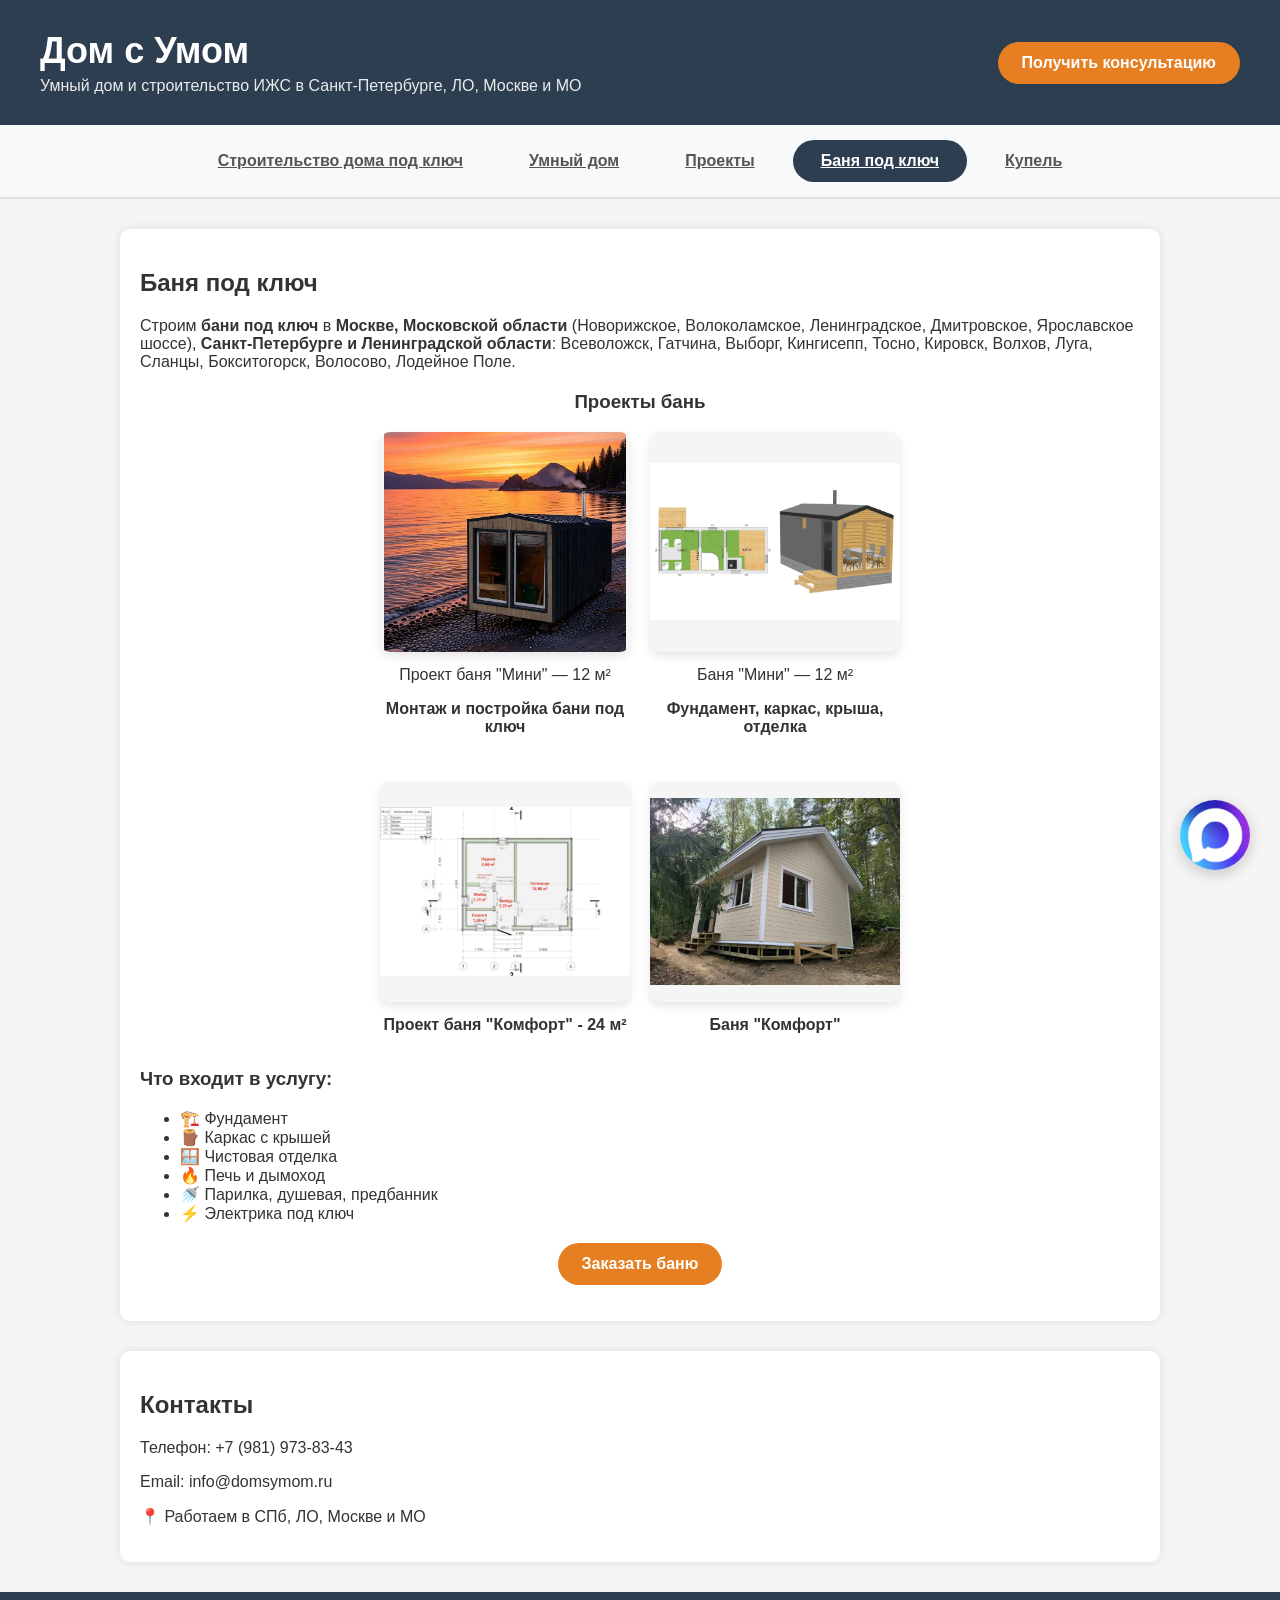
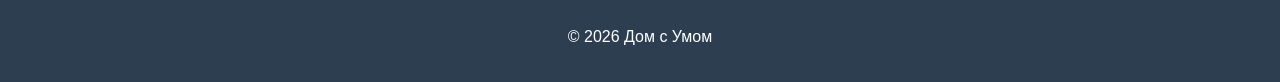
==== bathhouse.html @ 59499f72 "вкладка бани" ====
<!DOCTYPE html>
<html lang="ru">
<head>
    <meta charset="UTF-8">
    <meta name="viewport" content="width=device-width, initial-scale=1.0">
    <title>Строительство бань под ключ в СПб, ЛО, Москве и МО | Дом с Умом</title>
    
    <meta name="description" content="Строительство бань под ключ в Санкт-Петербурге, Ленинградской области, Москве и Московской области. Фундамент, каркас, крыша, отделка, печь. Гарантия до 5 лет.">
    <meta name="keywords" content="баня под ключ, строительство бани, баня спб, баня ленобласть, баня Москва, баня Московская область, Новорижское шоссе, Волоколамское шоссе, Ленинградское шоссе, Дмитровское шоссе, Ярославское шоссе, построить баню, баня всеволожск, баня гатчина, баня выборг">
    <meta name="author" content="Дом с Умом">
    <meta name="robots" content="index, follow">
    <meta name="yandex" content="noyaca">
    <meta name="geo.placename" content="Санкт-Петербург, Ленинградская область, Москва, Московская область">
    <meta name="geo.region" content="RU-SPE, RU-MOS, RU-LEN">
    
    <link rel="canonical" href="https://domsymom.ru/bathhouse.html">
    <link rel="stylesheet" href="style.css">
    <link rel="icon" type="image/png" sizes="64x64" href="favicon.png">
    <link rel="shortcut icon" href="favicon.png">
    <meta name="yandex-verification" content="fd512a4470434a31" />
</head>
<body>
    <header>
        <div class="header-container">
            <div class="header-left">
                <h1>Дом с Умом</h1>
                <p>Умный дом и строительство ИЖС в Санкт-Петербурге, ЛО, Москве и МО</p>
            </div>
            <div class="header-right">
                <button id="consultBtn" class="consult-button">Получить консультацию</button>
            </div>
        </div>
    </header>

    <nav class="tabs-menu">
        <a href="index.html" class="tab-button">Строительство дома под ключ</a>
        <a href="smart.html" class="tab-button">Умный дом</a>
        <a href="projects.html" class="tab-button">Проекты</a>
        <a href="bathhouse.html" class="tab-button active">Баня под ключ</a>
        <a href="kupel.html" class="tab-button">Купель</a>
    </nav>

    <section>
        <h2>Баня под ключ</h2>
        
        <p>Строим <strong>бани под ключ</strong> в <strong>Москве, Московской области</strong> (Новорижское, Волоколамское, Ленинградское, Дмитровское, Ярославское шоссе), <strong>Санкт-Петербурге и Ленинградской области</strong>: Всеволожск, Гатчина, Выборг, Кингисепп, Тосно, Кировск, Волхов, Луга, Сланцы, Бокситогорск, Волосово, Лодейное Поле.</p>
        
        <h3 style="margin-top: 20px; text-align: center;">Проекты бань</h3>
        <div class="projects-gallery">
            <div class="project-item">
                <img src="assets/banya.jpeg" alt="МИНИ Баня с Умом">
                <p>Проект баня "Мини" — 12 м²</p>
                <p><strong>Монтаж и постройка бани под ключ</strong></p>
            </div>
            <div class="project-item">
                <img src="assets/minibanya1.jpg" alt="Проект МИНИ Баня с Умом">
                <p>Баня "Мини" — 12 м²</p>
                <p><strong>Фундамент, каркас, крыша, отделка</strong></p>
            </div>
        </div>

        <!-- Второй ряд: баня Комфорт -->
        <div class="projects-gallery" style="margin-top: 30px;">
            <div class="project-item">
                <img src="assets/banyakomfort.jpg" alt="Проект баня Комфорт">
                <p><strong>Проект баня "Комфорт" - 24 м²</strong></p>
            </div>
            <div class="project-item">
                <img src="assets/banyakomfort1.jpg" alt="Баня "Комфорт" - 24 м²">
                <p><strong>Баня "Комфорт"</strong></p>
            </div>
        </div>
        
        <h3>Что входит в услугу:</h3>
        <ul>
            <li>🏗️ Фундамент</li>
            <li>🪵 Каркас с крышей</li>
            <li>🪟 Чистовая отделка</li>
            <li>🔥 Печь и дымоход</li>
            <li>🚿 Парилка, душевая, предбанник</li>
            <li>⚡ Электрика под ключ</li>
        </ul>
        
        <p style="text-align: center; margin-top: 20px;">
            <button id="consultBtnBanya" class="consult-button">Заказать баню</button>
        </p>
    </section>

    <section>
        <h2>Контакты</h2>
        <p>Телефон: +7 (981) 973-83-43</p>
        <p>Email: info@domsymom.ru</p>
        <p>📍 Работаем в СПб, ЛО, Москве и МО</p>
    </section>

    <footer><p>© 2026 Дом с Умом</p></footer>

    <div id="modal" class="modal">
        <div class="modal-content">
            <span class="close">&times;</span>
            <h2>Оставьте заявку</h2>
            <form id="consultForm" action="https://formsubmit.co/baunvv@yandex.ru" method="POST">
                <input type="hidden" name="_subject" value="Новая заявка">
                <input type="hidden" name="_next" value="https://domsymom.ru/thanks.html">
                <label for="phone">Телефон *</label>
                <input type="tel" id="phone" name="Телефон" placeholder="+7 (XXX) XXX-XX-XX" required>
                <label for="email">Email</label>
                <input type="email" id="email" name="Email" placeholder="max@example.com">
                <label class="checkbox-label">
                    <input type="checkbox" id="consent" name="Согласие" required>
                    Я соглашаюсь на обработку персональных данных
                </label>
                <button type="submit" class="submit-button">Отправить</button>
            </form>
        </div>
    </div>

    <a href="https://max.ru/u/f9LHodD0cOIIonIVvZCTMeT8L3aNDQI403U0Le6zDh_136-O2qcVLyc-sww" target="_blank" class="messenger-button">
        <img src="assets/logomax.png" alt="MAX">
    </a>
    <script src="script.js"></script>
</body>
</html>
---- style.css ----
body {
    font-family: Arial, sans-serif;
    margin: 0;
    padding: 0;
    background-color: #f5f5f5;
    color: #333;
}

header {
    background-color: #2c3e50;
    color: white;
    padding: 30px;
}

.header-container {
    display: flex;
    justify-content: space-between;
    align-items: center;
    max-width: 1200px;
    margin: 0 auto;
    flex-wrap: wrap;
    gap: 20px;
}

.header-left h1 {
    margin: 0 0 5px 0;
    font-size: 36px;
}

.header-left p {
    margin: 0;
    font-size: 16px;
    opacity: 0.9;
}

.header-right {
    flex-shrink: 0;
}

.consult-button {
    background-color: #e67e22;
    color: white;
    border: none;
    padding: 12px 24px;
    font-size: 16px;
    font-weight: bold;
    border-radius: 30px;
    cursor: pointer;
    transition: background 0.3s;
    white-space: nowrap;
}

.consult-button:hover {
    background-color: #d35400;
}

h1 {
    margin: 0;
    font-size: 36px;
}

section {
    max-width: 1000px;
    margin: 30px auto;
    padding: 20px;
    background: white;
    border-radius: 10px;
    box-shadow: 0 0 10px rgba(0,0,0,0.1);
}

footer {
    text-align: center;
    padding: 20px;
    background-color: #2c3e50;
    color: white;
}

/* Модальное окно (всплывающее) */
.modal {
    display: none;
    position: fixed;
    z-index: 1000;
    left: 0;
    top: 0;
    width: 100%;
    height: 100%;
    background-color: rgba(0,0,0,0.5);
}

.modal-content {
    background-color: white;
    margin: 10% auto;
    padding: 30px;
    width: 90%;
    max-width: 500px;
    border-radius: 15px;
    position: relative;
    box-shadow: 0 5px 20px rgba(0,0,0,0.3);
}

/* Крестик закрытия */
.close {
    position: absolute;
    right: 20px;
    top: 10px;
    font-size: 28px;
    font-weight: bold;
    cursor: pointer;
    color: #aaa;
}

.close:hover {
    color: black;
}

/* Поля формы */
.modal-content label {
    display: block;
    margin-top: 15px;
    margin-bottom: 5px;
    font-weight: bold;
}

.modal-content input[type="tel"],
.modal-content input[type="email"] {
    width: 100%;
    padding: 10px;
    border: 1px solid #ddd;
    border-radius: 8px;
    font-size: 16px;
    box-sizing: border-box;
}

/* Чекбокс */
.checkbox-label {
    display: flex;
    align-items: center;
    gap: 10px;
    font-weight: normal !important;
    margin-top: 15px;
}

.checkbox-label input {
    width: auto !important;
}

/* Кнопка отправки */
.submit-button {
    background-color: #2c3e50;
    color: white;
    border: none;
    padding: 12px 20px;
    font-size: 16px;
    border-radius: 30px;
    cursor: pointer;
    width: 100%;
    margin-top: 20px;
    font-weight: bold;
}

.submit-button:hover {
    background-color: #1a252f;
}

/* ===== МЕНЮ С ВКЛАДКАМИ ===== */
.tabs-menu {
    display: flex;
    justify-content: center;
    gap: 10px;
    background-color: #f8f9fa;
    padding: 15px 20px;
    border-bottom: 2px solid #e0e0e0;
    flex-wrap: wrap;
}

.tab-button {
    background: transparent;
    border: none;
    padding: 12px 28px;
    font-size: 16px;
    font-weight: 600;
    color: #555;
    cursor: pointer;
    border-radius: 30px;
    transition: all 0.3s;
}

.tab-button:hover {
    background-color: #e67e22;
    color: white;
}

.tab-button.active {
    background-color: #2c3e50;
    color: white;
}

/* ===== КОНТЕНТ ВКЛАДОК ===== */
.tab-content {
    display: none;
    animation: fadeIn 0.5s;
}

.tab-content.active {
    display: block;
}

@keyframes fadeIn {
    from { opacity: 0; transform: translateY(10px); }
    to { opacity: 1; transform: translateY(0); }
}

/* Сетка внутри вкладок */
.content-grid {
    display: flex;
    gap: 40px;
    align-items: center;
    flex-wrap: wrap;
}

.text-block {
    flex: 1;
    min-width: 250px;
}

.text-block h3 {
    color: #2c3e50;
    margin-top: 20px;
}

.text-block ul {
    padding-left: 20px;
}

.image-block {
    flex: 1;
    min-width: 250px;
}

.image-block img {
    width: 100%;
    border-radius: 10px;
    box-shadow: 0 4px 10px rgba(0,0,0,0.1);
}

/* ===== ГАЛЕРЕЯ ПРОЕКТОВ ===== */
.projects-gallery {
    display: flex;
    gap: 20px;
    justify-content: center;
    flex-wrap: wrap;
}

.project-item {
    flex: 1;
    min-width: 200px;
    max-width: 250px;
    text-align: center;
}

/* МАСШТАБИРОВАНИЕ КАРТИНОК С СОХРАНЕНИЕМ ПРОПОРЦИЙ */
.project-item img {
    width: 100%;
    height: 220px;
    object-fit: contain;
    background-color: #f5f5f5;
    border-radius: 10px;
    box-shadow: 0 4px 10px rgba(0,0,0,0.1);
    transition: transform 0.3s;
}

.project-item img:hover {
    transform: scale(1.03);
}

.project-item p {
    margin-top: 10px;
    font-weight: 500;
}

/* Стили для старых картинок */
.image-block img,
.projects-gallery img {
    max-width: 100%;
}

/* Адаптация для планшетов */
@media (max-width: 768px) {
    .project-item img {
        height: 180px;
    }
}

/* Адаптация для телефонов */
@media (max-width: 480px) {
    .project-item img {
        height: 150px;
    }
}

/* ===== ФИКСИРОВАННАЯ КНОПКА МЕССЕНДЖЕРА MAX ===== */
.messenger-button {
    position: fixed;
    bottom: 30px;
    right: 30px;
    width: 70px;
    height: 70px;
    z-index: 1000;
    cursor: pointer;
    transition: transform 0.3s ease, box-shadow 0.3s ease;
    border-radius: 50%;
    box-shadow: 0 4px 15px rgba(0, 0, 0, 0.2);
}

.messenger-button img {
    width: 100%;
    height: 100%;
    border-radius: 50%;
    object-fit: cover;
}

.messenger-button:hover {
    transform: scale(1.1);
    box-shadow: 0 6px 20px rgba(0, 0, 0, 0.3);
}

/* Для мобильных устройств */
@media (max-width: 768px) {
    .messenger-button {
        width: 55px;
        height: 55px;
        bottom: 20px;
        right: 20px;
    }
}
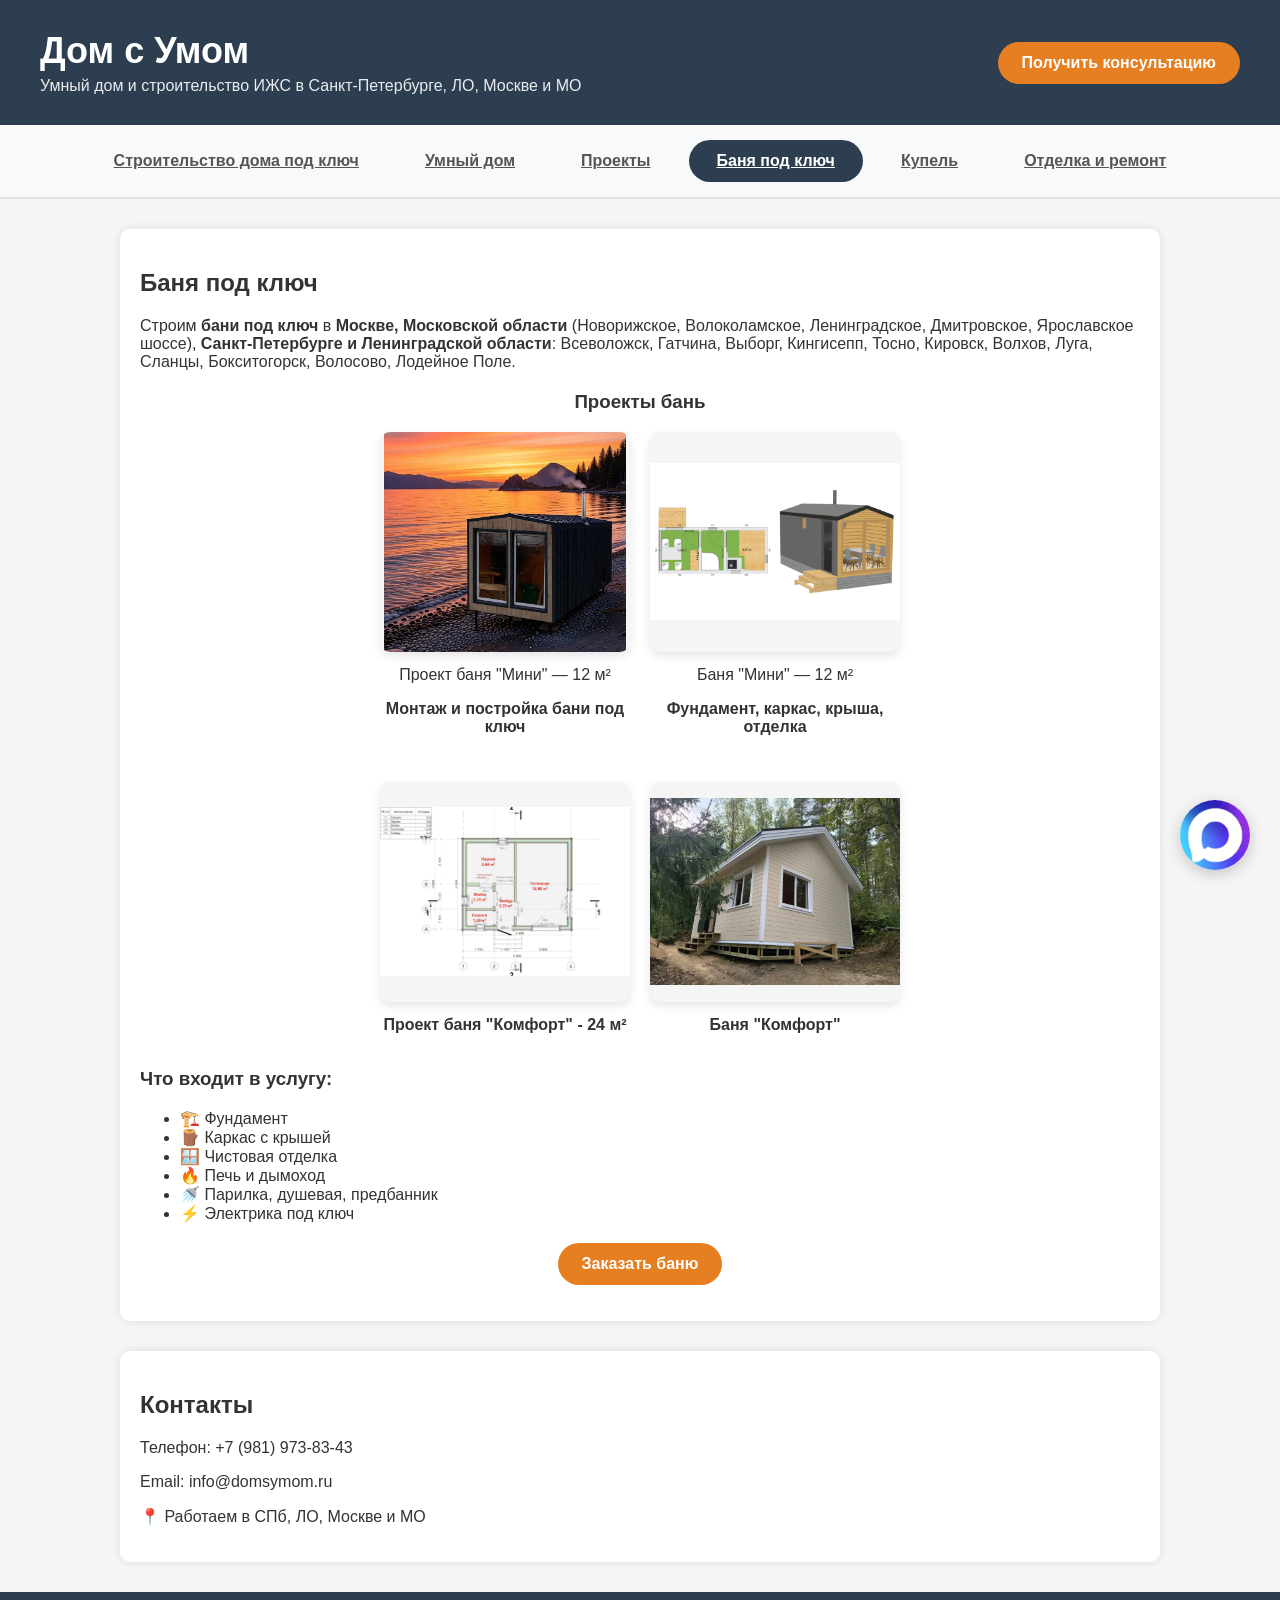
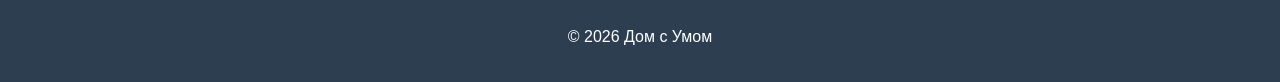
==== commit 8876c4ea: "otdelka" ====
--- a/bathhouse.html
+++ b/bathhouse.html
@@ -38,6 +38,7 @@
         <a href="projects.html" class="tab-button">Проекты</a>
         <a href="bathhouse.html" class="tab-button active">Баня под ключ</a>
         <a href="kupel.html" class="tab-button">Купель</a>
+        <a href="otdelka.html" class="tab-button">Отделка и ремонт</a>
     </nav>
 
     <section>
@@ -48,12 +49,12 @@
         <h3 style="margin-top: 20px; text-align: center;">Проекты бань</h3>
         <div class="projects-gallery">
             <div class="project-item">
-                <img src="assets/banya.jpeg" alt="МИНИ Баня с Умом">
+                <img src="assets/banya.jpeg" alt="Мини Баня с Умом">
                 <p>Проект баня "Мини" — 12 м²</p>
                 <p><strong>Монтаж и постройка бани под ключ</strong></p>
             </div>
             <div class="project-item">
-                <img src="assets/minibanya1.jpg" alt="Проект МИНИ Баня с Умом">
+                <img src="assets/minibanya1.jpg" alt="Проект Мини Баня с Умом">
                 <p>Баня "Мини" — 12 м²</p>
                 <p><strong>Фундамент, каркас, крыша, отделка</strong></p>
             </div>
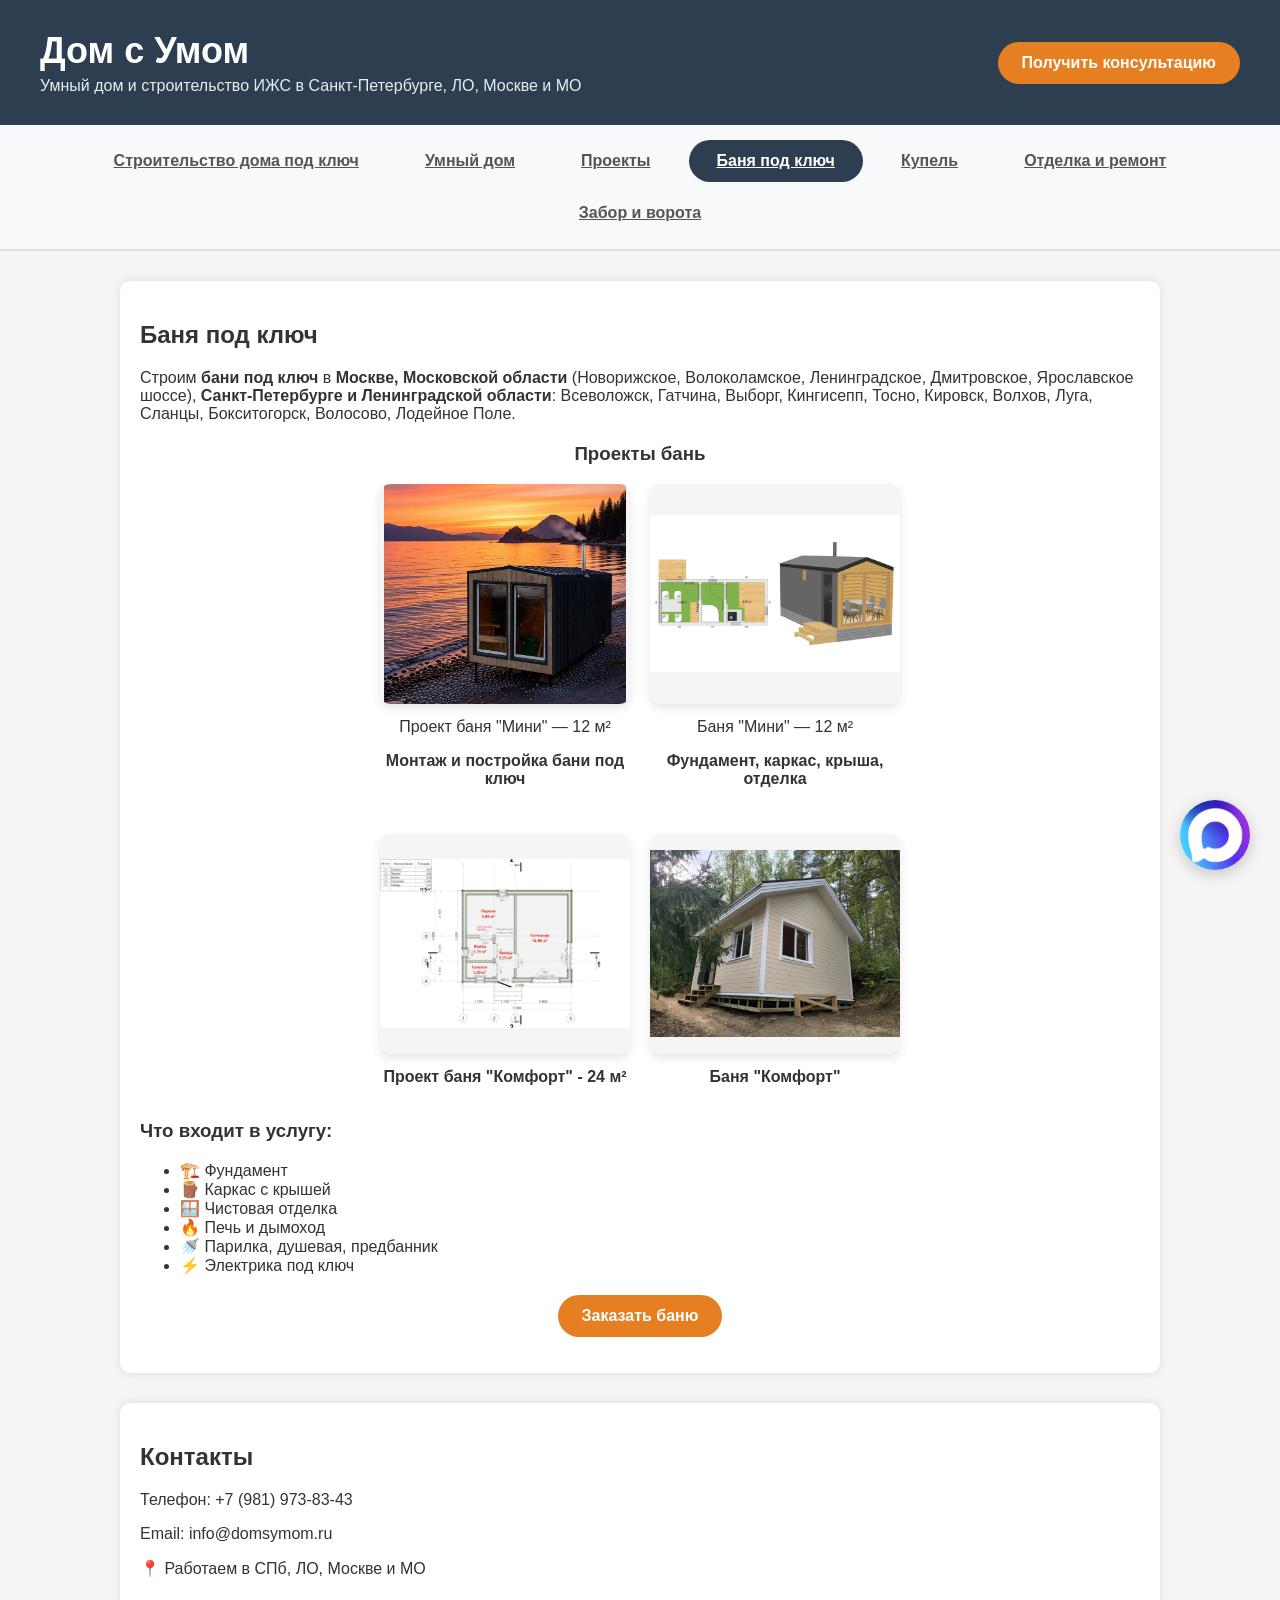
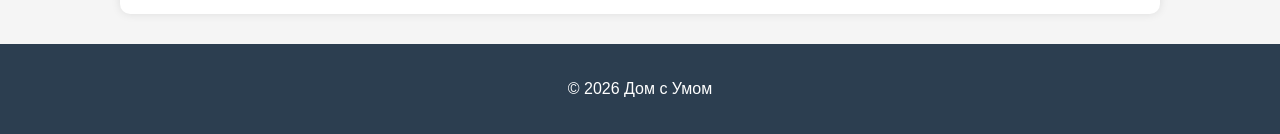
==== commit be3ee8c7: "Добавлена страница Забор и ворота" ====
--- a/bathhouse.html
+++ b/bathhouse.html
@@ -39,6 +39,7 @@
         <a href="bathhouse.html" class="tab-button active">Баня под ключ</a>
         <a href="kupel.html" class="tab-button">Купель</a>
         <a href="otdelka.html" class="tab-button">Отделка и ремонт</a>
+        <a href="zabor.html" class="tab-button">Забор и ворота</a>
     </nav>
 
     <section>
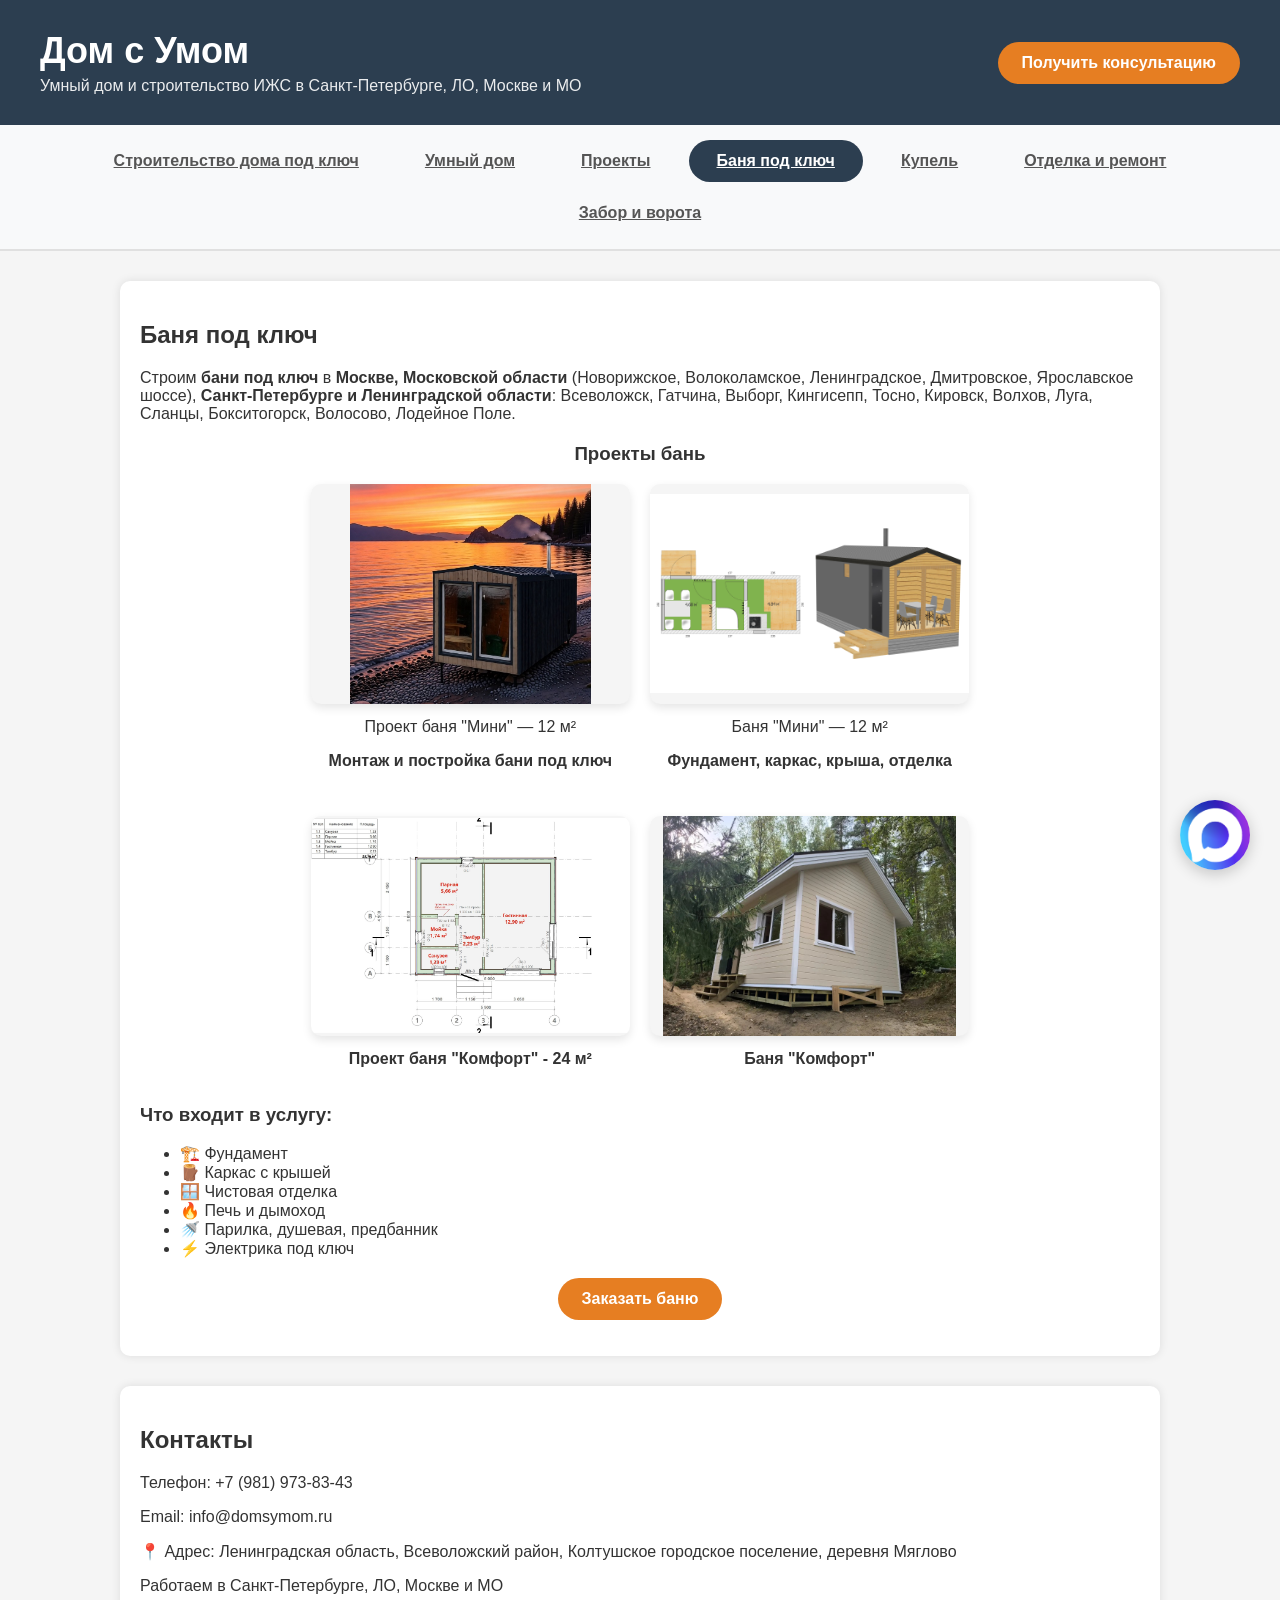
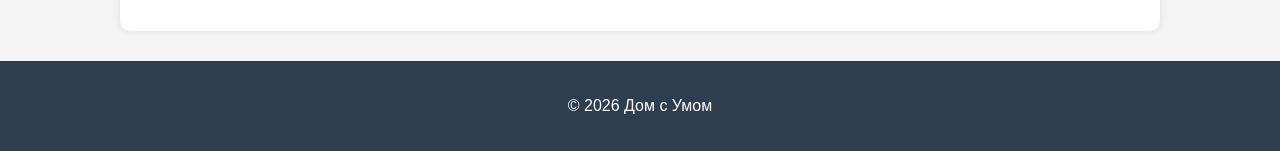
==== commit 664c7d70: "добавлен адрес Мяглово и schema.org" ====
--- a/bathhouse.html
+++ b/bathhouse.html
@@ -3,21 +3,47 @@
 <head>
     <meta charset="UTF-8">
     <meta name="viewport" content="width=device-width, initial-scale=1.0">
-    <title>Строительство бань под ключ в СПб, ЛО, Москве и МО | Дом с Умом</title>
+    <title>Монтаж умного дома в СПб и ЛО | Дом с Умом</title>
     
-    <meta name="description" content="Строительство бань под ключ в Санкт-Петербурге, Ленинградской области, Москве и Московской области. Фундамент, каркас, крыша, отделка, печь. Гарантия до 5 лет.">
-    <meta name="keywords" content="баня под ключ, строительство бани, баня спб, баня ленобласть, баня Москва, баня Московская область, Новорижское шоссе, Волоколамское шоссе, Ленинградское шоссе, Дмитровское шоссе, Ярославское шоссе, построить баню, баня всеволожск, баня гатчина, баня выборг">
+    <meta name="description" content="Профессиональный монтаж систем умного дома HiTE PRO в Санкт-Петербурге и Ленинградской области. Локальный сервер, работа без интернета. Гарантия до 3 лет.">
+    <meta name="keywords" content="умный дом, монтаж умного дома, умный дом спб, умный дом ленобласть, автоматизация дома, hitepro, умный дом под ключ">
     <meta name="author" content="Дом с Умом">
     <meta name="robots" content="index, follow">
     <meta name="yandex" content="noyaca">
-    <meta name="geo.placename" content="Санкт-Петербург, Ленинградская область, Москва, Московская область">
+    <meta name="geo.placename" content="Санкт-Петербург, Ленинградская область, Всеволожск, Мяглово">
     <meta name="geo.region" content="RU-SPE, RU-MOS, RU-LEN">
     
-    <link rel="canonical" href="https://domsymom.ru/bathhouse.html">
+    <link rel="canonical" href="https://domsymom.ru/smart.html">
     <link rel="stylesheet" href="style.css">
     <link rel="icon" type="image/png" sizes="64x64" href="favicon.png">
     <link rel="shortcut icon" href="favicon.png">
     <meta name="yandex-verification" content="fd512a4470434a31" />
+    
+    <script type="application/ld+json">
+    {
+      "@context": "https://schema.org",
+      "@type": "LocalBusiness",
+      "name": "Дом с Умом",
+      "url": "https://domsymom.ru/bathhouse.html",
+      "image": "https://domsymom.ru/favicon.png",
+      "telephone": "+7 (981) 973-83-43",
+      "email": "info@domsymom.ru",
+      "priceRange": "₽₽",
+      "address": {
+        "@type": "PostalAddress",
+        "addressLocality": "деревня Мяглово",
+        "addressRegion": "Ленинградская область",
+        "addressCountry": "RU"
+      },
+      "geo": {
+        "@type": "GeoCoordinates",
+        "latitude": 59.888756,
+        "longitude": 30.688447
+      },
+      "areaServed": ["Санкт-Петербург", "Ленинградская область", "Москва", "Московская область"],
+      "sameAs": ["https://max.ru/u/f9LHodD0cOIIonIVvZCTMeT8L3aNDQI403U0Le6zDh_136-O2qcVLyc-sww"]
+    }
+    </script>
 </head>
 <body>
     <header>
@@ -88,11 +114,12 @@
         </p>
     </section>
 
-    <section>
+   <section>
         <h2>Контакты</h2>
         <p>Телефон: +7 (981) 973-83-43</p>
         <p>Email: info@domsymom.ru</p>
-        <p>📍 Работаем в СПб, ЛО, Москве и МО</p>
+        <p>📍 Адрес: Ленинградская область, Всеволожский район, Колтушское городское поселение, деревня Мяглово</p>
+        <p>Работаем в Санкт-Петербурге, ЛО, Москве и МО</p>
     </section>
 
     <footer><p>© 2026 Дом с Умом</p></footer>
--- a/style.css
+++ b/style.css
@@ -244,18 +244,20 @@
 }
 
 /* ===== ГАЛЕРЕЯ ПРОЕКТОВ ===== */
+/* Ровно 3 картинки в ряд */
 .projects-gallery {
     display: flex;
     gap: 20px;
     justify-content: center;
     flex-wrap: wrap;
+    margin-bottom: 20px;
 }
 
 .project-item {
-    flex: 1;
-    min-width: 200px;
-    max-width: 250px;
+    flex: 0 0 calc(33.333% - 14px);
+    max-width: calc(33.333% - 14px);
     text-align: center;
+    box-sizing: border-box;
 }
 
 /* МАСШТАБИРОВАНИЕ КАРТИНОК С СОХРАНЕНИЕМ ПРОПОРЦИЙ */
@@ -284,17 +286,29 @@
     max-width: 100%;
 }
 
-/* Адаптация для планшетов */
+/* ===== АДАПТАЦИЯ ===== */
+
+/* Планшеты: 2 картинки в ряд */
 @media (max-width: 768px) {
+    .project-item {
+        flex: 0 0 calc(50% - 10px);
+        max-width: calc(50% - 10px);
+    }
+    
     .project-item img {
         height: 180px;
     }
 }
 
-/* Адаптация для телефонов */
+/* Телефоны: 1 картинка в ряд */
 @media (max-width: 480px) {
+    .project-item {
+        flex: 0 0 100%;
+        max-width: 100%;
+    }
+    
     .project-item img {
-        height: 150px;
+        height: 220px;
     }
 }
 
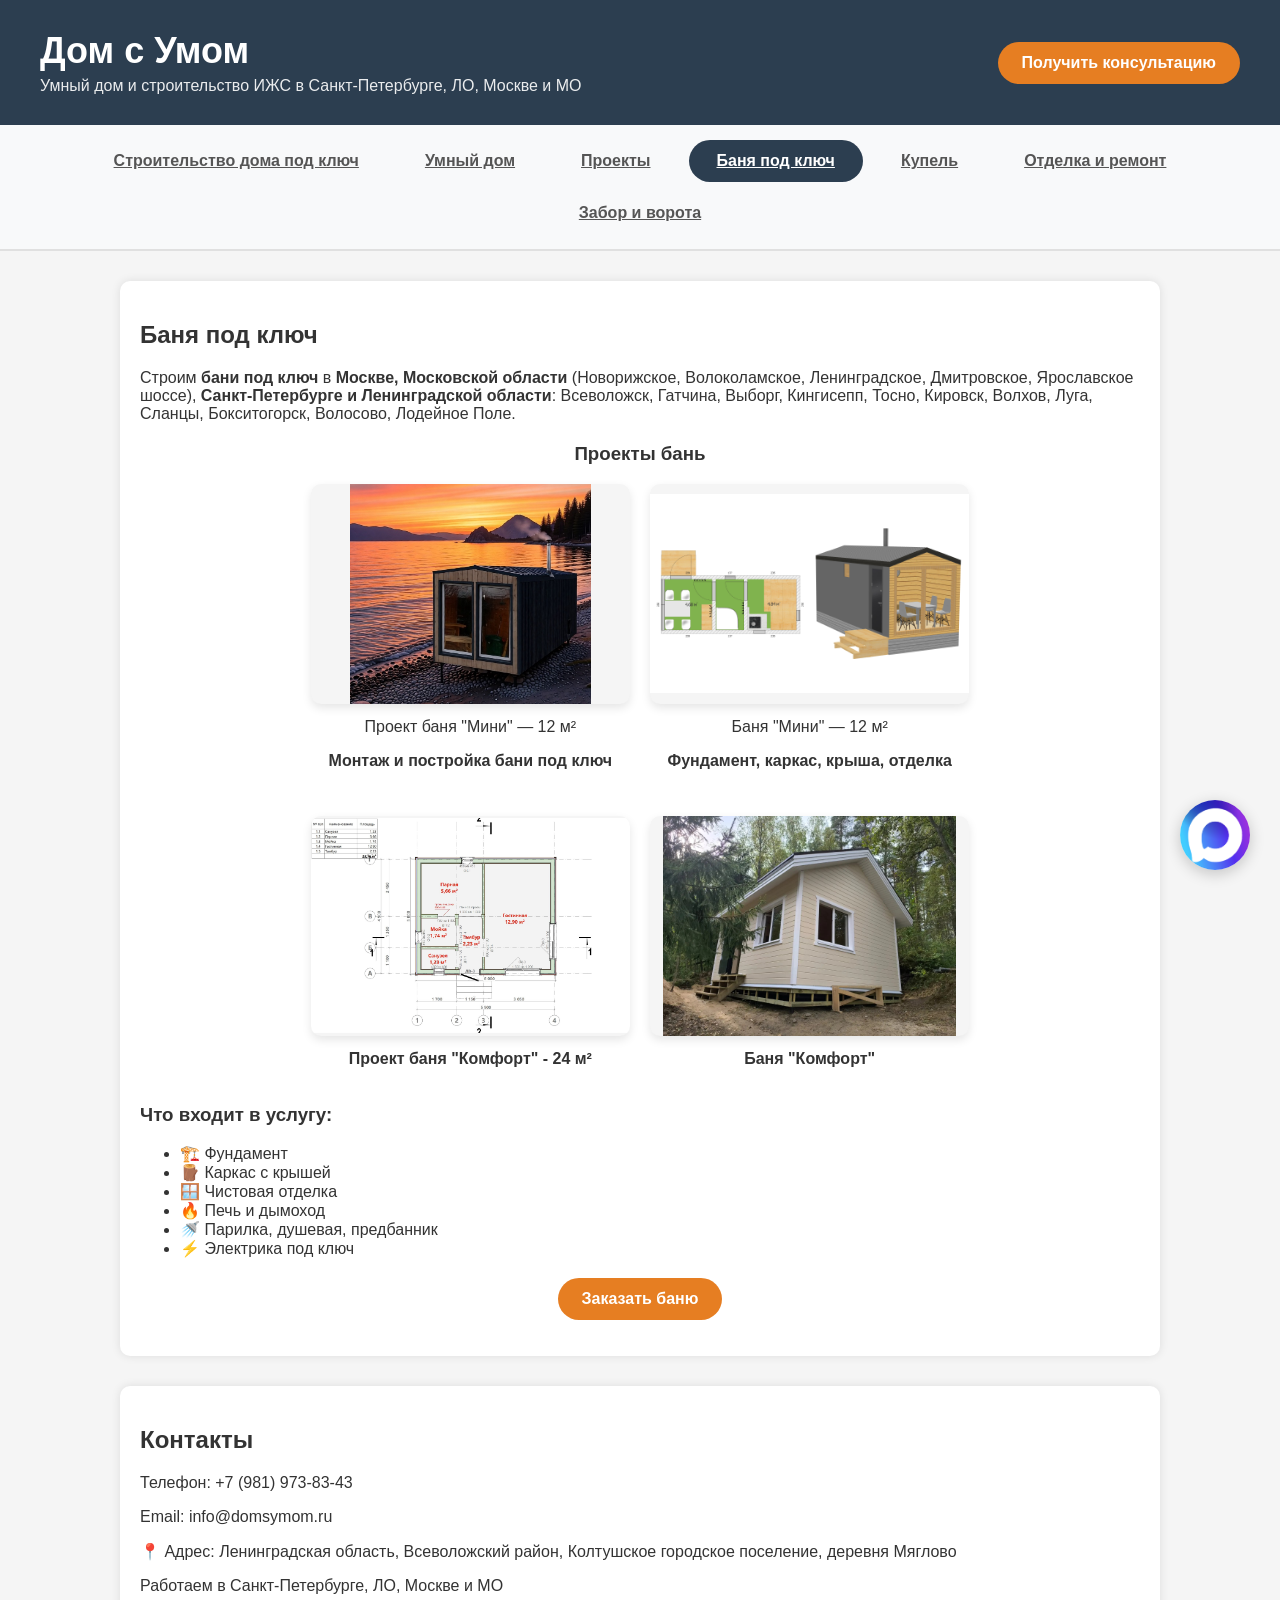
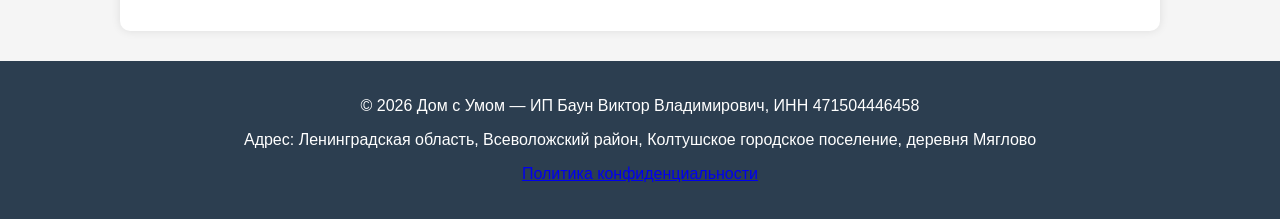
==== commit 6464fab9: "добавлены реквизиты ИП и политика конфит=денциальности" ====
--- a/bathhouse.html
+++ b/bathhouse.html
@@ -122,7 +122,11 @@
         <p>Работаем в Санкт-Петербурге, ЛО, Москве и МО</p>
     </section>
 
-    <footer><p>© 2026 Дом с Умом</p></footer>
+    <footer>
+    <p>© 2026 Дом с Умом — ИП Баун Виктор Владимирович, ИНН 471504446458</p>
+    <p>Адрес: Ленинградская область, Всеволожский район, Колтушское городское поселение, деревня Мяглово</p>
+    <p><a href="privacy.html">Политика конфиденциальности</a></p>
+</footer>
 
     <div id="modal" class="modal">
         <div class="modal-content">
@@ -136,9 +140,9 @@
                 <label for="email">Email</label>
                 <input type="email" id="email" name="Email" placeholder="max@example.com">
                 <label class="checkbox-label">
-                    <input type="checkbox" id="consent" name="Согласие" required>
-                    Я соглашаюсь на обработку персональных данных
-                </label>
+    <input type="checkbox" id="consent" name="Согласие" required>
+    Я соглашаюсь на <a href="privacy.html" target="_blank">обработку персональных данных</a>
+</label>
                 <button type="submit" class="submit-button">Отправить</button>
             </form>
         </div>
